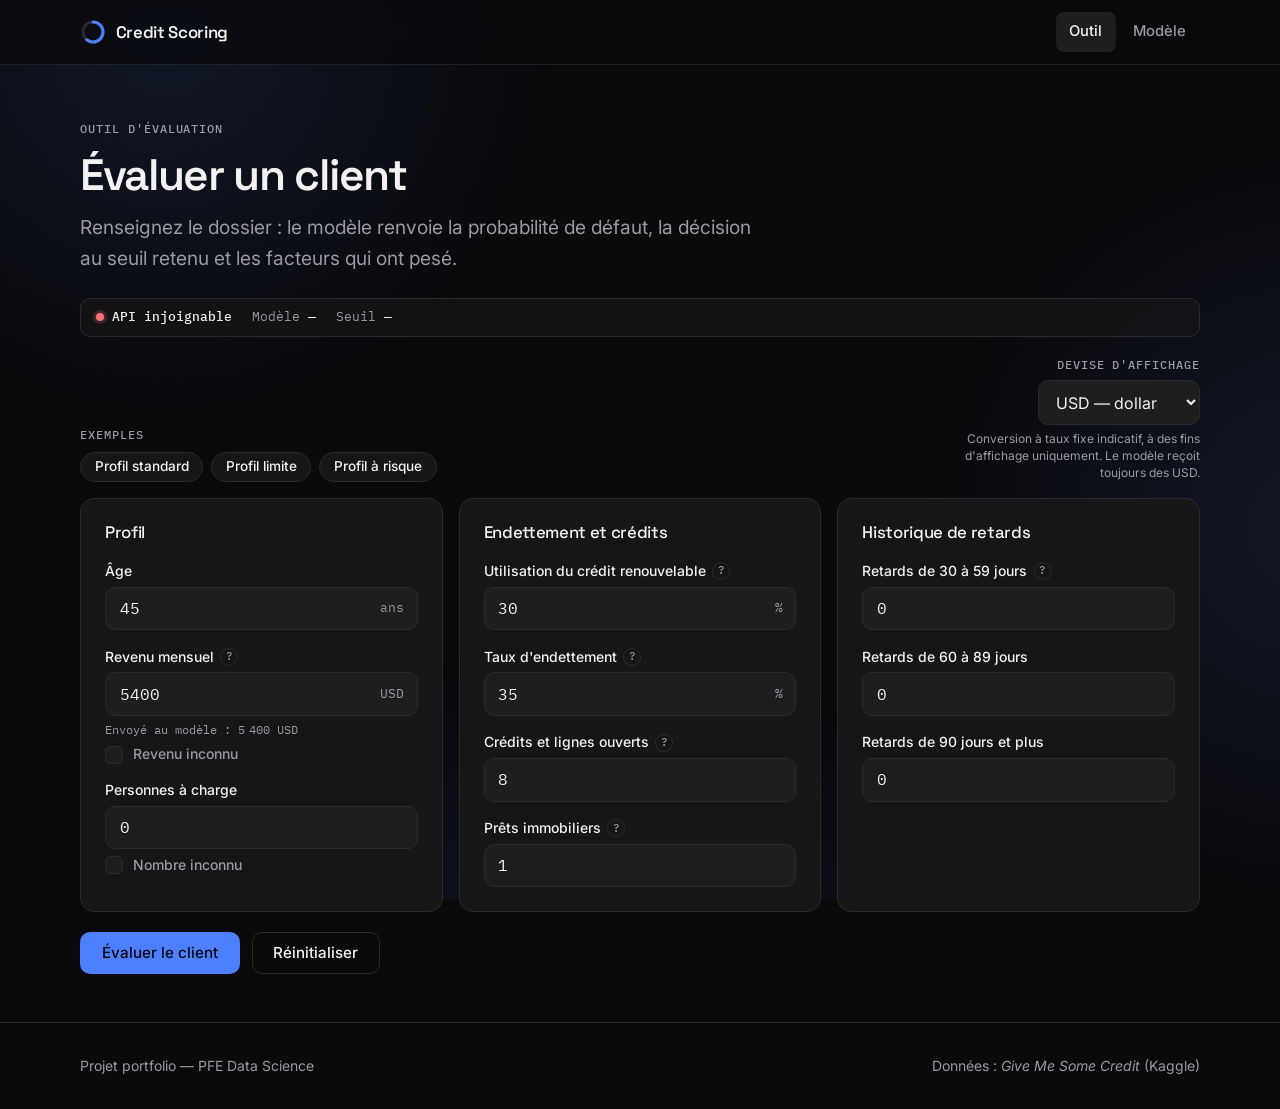
==== frontend/app.html @ cc4836cb "Phase 5bis : frontend web statique (nginx) a la place du dashboard Streamlit - frontend/ : index.htm" ====
<!doctype html>
<html lang="fr">
<head>
  <meta charset="utf-8">
  <meta name="viewport" content="width=device-width, initial-scale=1">
  <title>Évaluer un client — Credit Scoring</title>
  <meta name="description" content="Renseignez le dossier d'un client : le modèle renvoie la probabilité de défaut, la décision et les facteurs qui ont pesé.">
  <meta name="theme-color" content="#0a0a0c">
  <link rel="icon" href="assets/favicon.svg" type="image/svg+xml">
  <link rel="preconnect" href="https://fonts.googleapis.com">
  <link rel="preconnect" href="https://fonts.gstatic.com" crossorigin>
  <link href="https://fonts.googleapis.com/css2?family=IBM+Plex+Mono:wght@400;500&family=Inter:wght@400;500&family=Space+Grotesk:wght@500;600&display=swap" rel="stylesheet">
  <link rel="stylesheet" href="css/style.css">
  <script src="js/config.js"></script>
  <script src="js/charts.js" defer></script>
  <script src="js/app.js" defer></script>
</head>
<body data-page="tool">
  <a class="skip-link" href="#main">Aller au contenu</a>
  <div class="bg-mesh" aria-hidden="true"><span></span><span></span><span></span></div>

  <header class="nav">
    <div class="container nav__inner">
      <a class="brand" href="index.html" aria-label="Credit Scoring, accueil">
        <svg width="26" height="26" viewBox="0 0 26 26" aria-hidden="true">
          <circle cx="13" cy="13" r="10" fill="none" stroke="#2a2a2e" stroke-width="3"/>
          <circle cx="13" cy="13" r="10" fill="none" stroke="#4d7fff" stroke-width="3" stroke-linecap="round" stroke-dasharray="38 63" transform="rotate(-90 13 13)"/>
        </svg>
        <span>Credit Scoring</span>
      </a>
      <nav aria-label="Navigation principale">
        <ul class="nav__links">
          <li><a href="app.html" aria-current="page">Outil</a></li>
          <li><a href="model.html">Modèle</a></li>
        </ul>
      </nav>
    </div>
  </header>

  <main id="main">
    <div class="container">
      <header class="page-head">
        <p class="eyebrow">Outil d'évaluation</p>
        <h1>Évaluer un client</h1>
        <p class="lead">Renseignez le dossier : le modèle renvoie la probabilité de défaut, la décision au seuil retenu et les facteurs qui ont pesé.</p>
      </header>

      <!-- Bandeau d'état : API, modèle, seuil -->
      <div class="statusbar" id="statusbar" role="status">
        <span class="statusbar__item"><span class="dot" id="status-dot"></span><strong id="status-text">Connexion…</strong></span>
        <span class="statusbar__item">Modèle <strong id="status-model">—</strong></span>
        <span class="statusbar__item">Seuil <strong id="status-threshold">—</strong></span>
      </div>

      <form id="client-form" novalidate>
        <div class="toolbar">
          <div class="toolbar__group">
            <span class="toolbar__label" id="presets-label">Exemples</span>
            <div class="chips" role="group" aria-labelledby="presets-label">
              <button type="button" class="chip" data-preset="standard">Profil standard</button>
              <button type="button" class="chip" data-preset="limit">Profil limite</button>
              <button type="button" class="chip" data-preset="risk">Profil à risque</button>
            </div>
          </div>
          <div class="currency">
            <label class="toolbar__label" for="currency">Devise d'affichage</label>
            <select id="currency" class="select">
              <option value="MAD">MAD — dirham</option>
              <option value="EUR">EUR — euro</option>
              <option value="USD">USD — dollar</option>
            </select>
            <p class="currency__note">Conversion à taux fixe indicatif, à des fins d'affichage uniquement. Le modèle reçoit toujours des USD.</p>
          </div>
        </div>

        <div class="form-grid">
          <!-- Profil -->
          <div class="card" role="group" aria-labelledby="g-profile">
            <h2 class="card__title" id="g-profile">Profil</h2>

            <div class="field">
              <div class="field__head"><label for="f-age">Âge</label></div>
              <div class="input input--suffix">
                <input id="f-age" type="number" inputmode="numeric" min="18" max="100" step="1" required aria-describedby="err-age">
                <span class="input__suffix" aria-hidden="true">ans</span>
              </div>
              <p class="field__error" id="err-age" role="alert" hidden></p>
            </div>

            <div class="field">
              <div class="field__head">
                <label for="f-income">Revenu mensuel</label>
                <span class="tip">
                  <button type="button" class="tip__btn" aria-describedby="tip-income" aria-label="Aide : revenu mensuel">?</button>
                  <span class="tip__body" role="tooltip" id="tip-income">Revenu mensuel avant impôts. Le modèle a été entraîné sur des revenus en USD : la valeur saisie est convertie en USD avant l'envoi.</span>
                </span>
              </div>
              <div class="input input--suffix">
                <input id="f-income" type="number" inputmode="decimal" min="0" step="any" required aria-describedby="income-usd err-income">
                <span class="input__suffix" id="income-suffix" aria-hidden="true">USD</span>
              </div>
              <p class="field__hint" id="income-usd"></p>
              <label class="check"><input type="checkbox" id="f-income_unknown"> Revenu inconnu</label>
              <p class="field__error" id="err-income" role="alert" hidden></p>
            </div>

            <div class="field">
              <div class="field__head"><label for="f-dependents">Personnes à charge</label></div>
              <div class="input">
                <input id="f-dependents" type="number" inputmode="numeric" min="0" max="20" step="1" required aria-describedby="err-dependents">
              </div>
              <label class="check"><input type="checkbox" id="f-dependents_unknown"> Nombre inconnu</label>
              <p class="field__error" id="err-dependents" role="alert" hidden></p>
            </div>
          </div>

          <!-- Endettement et crédits -->
          <div class="card" role="group" aria-labelledby="g-debt">
            <h2 class="card__title" id="g-debt">Endettement et crédits</h2>

            <div class="field">
              <div class="field__head">
                <label for="f-revolving">Utilisation du crédit renouvelable</label>
                <span class="tip">
                  <button type="button" class="tip__btn" aria-describedby="tip-revolving" aria-label="Aide : utilisation du crédit renouvelable">?</button>
                  <span class="tip__body" role="tooltip" id="tip-revolving">Part utilisée des lignes de crédit renouvelables (cartes, découverts autorisés). 30 % signifie 30 % du plafond utilisé ; au-delà de 100 %, le client dépasse son plafond.</span>
                </span>
              </div>
              <div class="input input--suffix">
                <input id="f-revolving" type="number" inputmode="decimal" min="0" max="1000" step="any" required aria-describedby="err-revolving">
                <span class="input__suffix" aria-hidden="true">%</span>
              </div>
              <p class="field__error" id="err-revolving" role="alert" hidden></p>
            </div>

            <div class="field">
              <div class="field__head">
                <label for="f-debt">Taux d'endettement</label>
                <span class="tip">
                  <button type="button" class="tip__btn" aria-describedby="tip-debt" aria-label="Aide : taux d'endettement">?</button>
                  <span class="tip__body" role="tooltip" id="tip-debt">Mensualités de dettes divisées par le revenu mensuel. 35 % signifie qu'un tiers du revenu part dans le remboursement des dettes.</span>
                </span>
              </div>
              <div class="input input--suffix">
                <input id="f-debt" type="number" inputmode="decimal" min="0" max="1000" step="any" required aria-describedby="err-debt">
                <span class="input__suffix" aria-hidden="true">%</span>
              </div>
              <p class="field__error" id="err-debt" role="alert" hidden></p>
            </div>

            <div class="field">
              <div class="field__head">
                <label for="f-open_lines">Crédits et lignes ouverts</label>
                <span class="tip">
                  <button type="button" class="tip__btn" aria-describedby="tip-open" aria-label="Aide : crédits et lignes ouverts">?</button>
                  <span class="tip__body" role="tooltip" id="tip-open">Nombre total de prêts et de lignes de crédit actuellement ouverts.</span>
                </span>
              </div>
              <div class="input"><input id="f-open_lines" type="number" inputmode="numeric" min="0" max="60" step="1" required aria-describedby="err-open_lines"></div>
              <p class="field__error" id="err-open_lines" role="alert" hidden></p>
            </div>

            <div class="field">
              <div class="field__head">
                <label for="f-real_estate">Prêts immobiliers</label>
                <span class="tip">
                  <button type="button" class="tip__btn" aria-describedby="tip-estate" aria-label="Aide : prêts immobiliers">?</button>
                  <span class="tip__body" role="tooltip" id="tip-estate">Nombre de prêts immobiliers ou de lignes garanties par un bien.</span>
                </span>
              </div>
              <div class="input"><input id="f-real_estate" type="number" inputmode="numeric" min="0" max="20" step="1" required aria-describedby="err-real_estate"></div>
              <p class="field__error" id="err-real_estate" role="alert" hidden></p>
            </div>
          </div>

          <!-- Historique de retards -->
          <div class="card" role="group" aria-labelledby="g-late">
            <h2 class="card__title" id="g-late">Historique de retards</h2>

            <div class="field">
              <div class="field__head">
                <label for="f-late_30_59">Retards de 30 à 59 jours</label>
                <span class="tip">
                  <button type="button" class="tip__btn" aria-describedby="tip-late" aria-label="Aide : retards de paiement">?</button>
                  <span class="tip__body" role="tooltip" id="tip-late">Nombre de fois où le client a payé avec un retard de 30 à 59 jours (puis 60 à 89 jours, puis 90 jours et plus).</span>
                </span>
              </div>
              <div class="input"><input id="f-late_30_59" type="number" inputmode="numeric" min="0" max="20" step="1" required aria-describedby="err-late_30_59"></div>
              <p class="field__error" id="err-late_30_59" role="alert" hidden></p>
            </div>

            <div class="field">
              <div class="field__head"><label for="f-late_60_89">Retards de 60 à 89 jours</label></div>
              <div class="input"><input id="f-late_60_89" type="number" inputmode="numeric" min="0" max="20" step="1" required aria-describedby="err-late_60_89"></div>
              <p class="field__error" id="err-late_60_89" role="alert" hidden></p>
            </div>

            <div class="field">
              <div class="field__head"><label for="f-late_90">Retards de 90 jours et plus</label></div>
              <div class="input"><input id="f-late_90" type="number" inputmode="numeric" min="0" max="20" step="1" required aria-describedby="err-late_90"></div>
              <p class="field__error" id="err-late_90" role="alert" hidden></p>
            </div>
          </div>
        </div>

        <p class="notice notice--error" id="form-alert" role="alert" hidden style="margin-top:1rem"></p>

        <div class="form-actions">
          <button type="submit" class="btn btn--primary" id="submit-btn">
            <span class="spinner" id="submit-spinner" hidden></span>
            <span id="submit-label">Évaluer le client</span>
          </button>
          <button type="button" class="btn btn--ghost" id="reset-btn">Réinitialiser</button>
        </div>
      </form>

      <!-- Résultat : affiché uniquement après la réponse de l'API -->
      <section id="result" aria-live="polite" aria-busy="false" hidden>
        <div class="card result" id="result-loading" hidden>
          <div class="result__top">
            <div class="skeleton" style="width:220px;height:220px;border-radius:50%"></div>
            <div style="display:grid;gap:0.9rem;width:100%">
              <div class="skeleton" style="height:36px;width:140px"></div>
              <div class="skeleton" style="height:18px;width:min(420px,100%)"></div>
              <div class="skeleton" style="height:18px;width:min(300px,100%)"></div>
            </div>
          </div>
          <p class="sr-only">Évaluation en cours…</p>
        </div>

        <article class="card result" id="result-card" aria-labelledby="result-title" hidden>
          <h2 class="card__title" id="result-title" tabindex="-1">Résultat</h2>

          <div class="result__top" style="margin-top:1.25rem">
            <div id="gauge" class="gauge"></div>
            <div class="result__summary">
              <span id="result-badge" class="badge"></span>
              <p id="result-sentence" class="result__sentence"></p>
              <p id="zone-note" class="notice" hidden></p>
              <p class="result__meta">
                <span>Probabilité <strong id="result-prob"></strong></span>
                <span>Seuil de refus <strong id="result-threshold"></strong></span>
                <span>Zone <strong id="result-zone" style="font-family:var(--font-body)"></strong></span>
              </p>
            </div>
          </div>

          <div class="result__shap">
            <h3>Ce qui a pesé dans la décision</h3>
            <p class="muted" style="font-size:0.9rem">Chaque barre montre de combien une variable pousse la décision pour ce client : vers la droite, vers le refus ; vers la gauche, vers l'acceptation.</p>
            <div id="shap-chart"></div>
            <ul class="legend">
              <li><i class="i-pos"></i>Augmente le risque (vers le refus)</li>
              <li><i class="i-neg"></i>Réduit le risque (vers l'acceptation)</li>
            </ul>
          </div>

          <details class="request">
            <summary>Voir la requête envoyée à l'API</summary>
            <pre id="request-json"></pre>
          </details>

          <p class="disclaimer">Ce seuil repose sur une hypothèse de coût illustrative (k&nbsp;=&nbsp;<span data-k>10</span>) : accorder un crédit à un mauvais payeur est supposé coûter <span data-k>10</span> fois plus que refuser un bon client. Projet portfolio, pas un outil de décision réel.</p>
        </article>
      </section>
    </div>
  </main>

  <footer class="footer">
    <div class="container footer__inner">
      <p>Projet portfolio — PFE Data Science</p>
      <p class="footer__links">
        <span>Données : <em>Give Me Some Credit</em> (Kaggle)</span>
        <a data-github href="#" hidden>GitHub</a>
      </p>
    </div>
  </footer>
</body>
</html>
---- frontend/css/style.css ----
/* ==========================================================================
   Credit Scoring — feuille de style unique (aucun framework, aucun build)
   Sections : 1. Variables · 2. Base · 3. Accessibilité · 4. Mise en page · 5. Fond animé
              6. Navigation · 7. Boutons · 8. Cartes et tuiles · 9. Formulaire · 10. Statut API
              11. Jauge et résultat · 12. Graphiques · 13. Accueil · 14. Page modèle · 15. Pied de page
              16. Mouvement réduit
   ========================================================================== */

/* ---------- 1. Variables (design system) ---------- */
:root {
  --bg: #0a0a0c;
  --surface: #161618;
  --surface-2: #1e1e21;
  --border: #2a2a2e;
  --text: #f2f2f3;
  --text-muted: #9a9aa0;
  --accent: #4d7fff;        /* CTA, liens, focus — jamais pour un statut */
  --success: #34d399;       /* crédit accordé */
  --danger: #f87171;        /* crédit refusé */
  --warning: #fbbf24;       /* zone limite, autour du seuil */

  /* Dérivés */
  --on-accent: #06080f;     /* texte sur fond accent : 5,5:1 (le blanc n'atteindrait que 3,6:1) */
  --accent-soft: rgba(77, 127, 255, 0.16);
  --success-soft: rgba(52, 211, 153, 0.12);
  --danger-soft: rgba(248, 113, 113, 0.12);
  --warning-soft: rgba(251, 191, 36, 0.1);

  --font-display: "Space Grotesk", "Inter", system-ui, sans-serif;
  --font-body: "Inter", system-ui, -apple-system, "Segoe UI", sans-serif;
  --font-mono: "IBM Plex Mono", ui-monospace, "SFMono-Regular", Menlo, Consolas, monospace;

  --radius: 14px;
  --radius-sm: 10px;
  --container: 1120px;
  --gutter: clamp(1rem, 4vw, 2rem);

  color-scheme: dark;
}

/* ---------- 2. Base ---------- */
*, *::before, *::after { box-sizing: border-box; }

html { -webkit-text-size-adjust: 100%; scroll-behavior: smooth; }

body {
  margin: 0;
  min-height: 100vh;
  display: flex;
  flex-direction: column;
  background: var(--bg);
  color: var(--text);
  font: 400 1rem/1.6 var(--font-body);
  -webkit-font-smoothing: antialiased;
}

main { flex: 1; }

h1, h2, h3 {
  margin: 0;
  font-family: var(--font-display);
  font-weight: 600;
  letter-spacing: -0.02em;
  line-height: 1.15;
  text-wrap: balance;
}
h2 { font-size: clamp(1.4rem, 2.6vw, 1.85rem); font-weight: 500; }
h3 { font-size: 1.05rem; font-weight: 500; }
p { margin: 0; }
ul, ol { margin: 0; padding: 0; }

a { color: var(--accent); text-decoration: none; }
a:hover { text-decoration: underline; text-underline-offset: 3px; }

[hidden] { display: none !important; }

/* Chiffres, devises, identifiants, valeurs SHAP : police monospace à chiffres tabulaires */
.mono, .num {
  font-family: var(--font-mono);
  font-variant-numeric: tabular-nums;
}
.muted { color: var(--text-muted); }

.eyebrow {
  font: 500 0.75rem/1.4 var(--font-mono);
  letter-spacing: 0.08em;
  text-transform: uppercase;
  color: var(--text-muted);
}

.lead {
  font-size: clamp(1.02rem, 1.6vw, 1.2rem);
  color: var(--text-muted);
  max-width: 56ch;
}

/* ---------- 3. Accessibilité ---------- */
:focus-visible {
  outline: 2px solid var(--accent);
  outline-offset: 3px;
  border-radius: 6px;
}
/* Cible de focus programmatique (titre du résultat) : non interactive, pas d'encadré */
[tabindex="-1"]:focus { outline: none; }

.sr-only {
  position: absolute;
  width: 1px; height: 1px;
  margin: -1px; padding: 0; border: 0;
  overflow: hidden;
  clip: rect(0, 0, 0, 0);
  white-space: nowrap;
}

.skip-link {
  position: absolute;
  left: 1rem; top: -4rem;
  z-index: 100;
  padding: 0.6rem 1rem;
  background: var(--accent);
  color: var(--on-accent);
  border-radius: 8px;
  font-weight: 500;
}
.skip-link:focus { top: 1rem; text-decoration: none; }

/* ---------- 4. Mise en page ---------- */
.container {
  width: min(100% - 2 * var(--gutter), var(--container));
  margin-inline: auto;
}

.page-head { padding-block: clamp(2rem, 5vw, 3.5rem) 1.5rem; display: grid; gap: 0.75rem; }
.page-head h1 { font-size: clamp(1.9rem, 4vw, 2.75rem); letter-spacing: -0.03em; }

.section { padding-block: clamp(2rem, 5vw, 3.5rem); }
.section__head { display: grid; gap: 0.5rem; margin-bottom: 1.5rem; max-width: 62ch; }

/* ---------- 5. Fond animé (dégradé mesh, dérive lente) ---------- */
.bg-mesh {
  position: fixed;
  inset: 0;
  z-index: -1;
  overflow: hidden;
  pointer-events: none;
}
.bg-mesh span {
  position: absolute;
  width: 70vmax;
  height: 70vmax;
  border-radius: 50%;
  background: radial-gradient(circle at center, rgba(77, 127, 255, 0.11) 0%, rgba(77, 127, 255, 0) 62%);
  will-change: transform;
}
.bg-mesh span:nth-child(1) { top: -32vmax; left: -22vmax; animation: drift-a 18s ease-in-out infinite alternate; }
.bg-mesh span:nth-child(2) { top: 6vmax; right: -38vmax; animation: drift-b 20s ease-in-out infinite alternate; }
.bg-mesh span:nth-child(3) { bottom: -44vmax; left: 12vmax; animation: drift-c 15s ease-in-out infinite alternate; }

@keyframes drift-a { to { transform: translate3d(14vmax, 10vmax, 0) scale(1.15); } }
@keyframes drift-b { to { transform: translate3d(-16vmax, 12vmax, 0) scale(0.9); } }
@keyframes drift-c { to { transform: translate3d(10vmax, -12vmax, 0) scale(1.2); } }

/* ---------- 6. Navigation ---------- */
.nav {
  position: sticky;
  top: 0;
  z-index: 50;
  background: rgba(10, 10, 12, 0.72);
  -webkit-backdrop-filter: saturate(140%) blur(14px);
  backdrop-filter: saturate(140%) blur(14px);
  border-bottom: 1px solid rgba(42, 42, 46, 0.7);
}
.nav__inner { display: flex; align-items: center; justify-content: space-between; height: 64px; }

.brand {
  display: inline-flex;
  align-items: center;
  gap: 0.6rem;
  color: var(--text);
  font: 600 1.05rem/1 var(--font-display);
  letter-spacing: -0.02em;
}
.brand:hover { text-decoration: none; }

.nav__links { display: flex; gap: 0.25rem; list-style: none; }
.nav__links a {
  display: block;
  padding: 0.5rem 0.85rem;
  border-radius: 8px;
  color: var(--text-muted);
  font-size: 0.925rem;
  font-weight: 500;
}
.nav__links a:hover { color: var(--text); background: var(--surface); text-decoration: none; }
.nav__links a[aria-current="page"] { color: var(--text); background: var(--surface-2); }

/* ---------- 7. Boutons ---------- */
.btn {
  display: inline-flex;
  align-items: center;
  justify-content: center;
  gap: 0.55rem;
  padding: 0.75rem 1.3rem;
  border: 1px solid transparent;
  border-radius: var(--radius-sm);
  font: 500 0.95rem/1 var(--font-body);
  cursor: pointer;
  transition: background-color 0.15s, border-color 0.15s, filter 0.15s;
}
.btn:hover { text-decoration: none; }
.btn--primary { background: var(--accent); color: var(--on-accent); }
.btn--primary:hover { filter: brightness(1.12); }
.btn--ghost { background: transparent; color: var(--text); border-color: var(--border); }
.btn--ghost:hover { background: var(--surface-2); }
.btn[disabled] { opacity: 0.65; cursor: progress; }

.spinner {
  width: 15px; height: 15px;
  border: 2px solid rgba(6, 8, 15, 0.3);
  border-top-color: var(--on-accent);
  border-radius: 50%;
  animation: spin 0.8s linear infinite;
}
@keyframes spin { to { transform: rotate(360deg); } }

/* ---------- 8. Cartes et tuiles ---------- */
.card {
  background: var(--surface);
  border: 1px solid var(--border);
  border-radius: var(--radius);
  padding: 1.5rem;
}
.card__title { font-size: 1.05rem; font-weight: 500; }

.tiles { display: grid; gap: 1rem; }
@media (min-width: 700px) { .tiles--3 { grid-template-columns: repeat(3, 1fr); } .tiles--4 { grid-template-columns: repeat(2, 1fr); } }
@media (min-width: 1000px) { .tiles--4 { grid-template-columns: repeat(4, 1fr); } }

.tile__label { font: 500 0.75rem/1.4 var(--font-mono); letter-spacing: 0.08em; text-transform: uppercase; color: var(--text-muted); }
.tile__value { margin: 0.7rem 0 0.35rem; font: 500 clamp(2rem, 4vw, 2.7rem)/1 var(--font-mono); font-variant-numeric: tabular-nums; letter-spacing: -0.03em; }
.tile__ci { font: 400 0.8rem/1.4 var(--font-mono); color: var(--text-muted); }
.tile__desc { margin-top: 0.85rem; font-size: 0.875rem; color: var(--text-muted); }

.notice {
  padding: 0.85rem 1rem;
  border: 1px solid var(--border);
  border-left: 3px solid var(--warning);
  border-radius: 0 var(--radius-sm) var(--radius-sm) 0;
  background: var(--warning-soft);
  font-size: 0.9rem;
}
.notice--error { border-left-color: var(--danger); background: var(--danger-soft); }

/* ---------- 9. Formulaire ---------- */
.toolbar {
  display: flex;
  flex-wrap: wrap;
  align-items: flex-end;
  justify-content: space-between;
  gap: 1rem 2rem;
  margin-block: 1.25rem 1rem;
}
.toolbar__group { display: grid; gap: 0.5rem; }
.toolbar__label { font: 500 0.75rem/1.4 var(--font-mono); letter-spacing: 0.08em; text-transform: uppercase; color: var(--text-muted); }
.chips { display: flex; flex-wrap: wrap; gap: 0.5rem; }
.chip {
  padding: 0.45rem 0.85rem;
  background: var(--surface);
  border: 1px solid var(--border);
  border-radius: 999px;
  color: var(--text);
  font: 500 0.85rem/1 var(--font-body);
  cursor: pointer;
  transition: background-color 0.15s, border-color 0.15s;
}
.chip:hover { background: var(--surface-2); border-color: #3a3a40; }

.currency { display: grid; gap: 0.4rem; justify-items: end; text-align: right; }
.currency__note { max-width: 32ch; font-size: 0.75rem; line-height: 1.4; color: var(--text-muted); }

.form-grid { display: grid; gap: 1rem; grid-template-columns: 1fr; }
@media (min-width: 700px) { .form-grid { grid-template-columns: repeat(2, 1fr); } }
@media (min-width: 1000px) { .form-grid { grid-template-columns: repeat(3, 1fr); } }

.field { display: grid; gap: 0.4rem; margin-top: 1.1rem; }
.field:first-of-type { margin-top: 1.25rem; }
.field__head { display: flex; align-items: center; gap: 0.4rem; }
.field label, .label { font: 500 0.875rem/1.3 var(--font-body); }
.field__hint { font: 400 0.75rem/1.4 var(--font-mono); color: var(--text-muted); }
.field__error { font-size: 0.8rem; color: var(--danger); }

.input { position: relative; display: flex; align-items: center; }
.input input, .select {
  width: 100%;
  padding: 0.65rem 0.85rem;
  background: var(--surface-2);
  color: var(--text);
  border: 1px solid var(--border);
  border-radius: var(--radius-sm);
  font: 400 1rem/1.3 var(--font-mono);
  font-variant-numeric: tabular-nums;
  transition: border-color 0.15s, box-shadow 0.15s;
}
.select { width: auto; min-width: 7.5rem; font-family: var(--font-body); cursor: pointer; }
.input input:hover, .select:hover { border-color: #3a3a40; }
.input input:focus, .select:focus {
  outline: none;
  border-color: var(--accent);
  box-shadow: 0 0 0 3px var(--accent-soft);
}
.input input:focus-visible, .select:focus-visible { outline: 2px solid var(--accent); outline-offset: 2px; }
.input input:disabled { opacity: 0.45; cursor: not-allowed; }
.input input[aria-invalid="true"] { border-color: var(--danger); }
.input--suffix input { padding-right: 3.6rem; }
.input__suffix {
  position: absolute;
  right: 0.85rem;
  color: var(--text-muted);
  font: 400 0.8rem/1 var(--font-mono);
  pointer-events: none;
}

input[type="number"] { -moz-appearance: textfield; appearance: textfield; }
input[type="number"]::-webkit-inner-spin-button,
input[type="number"]::-webkit-outer-spin-button { -webkit-appearance: none; margin: 0; }

.check { display: flex; align-items: center; gap: 0.6rem; width: fit-content; font-size: 0.85rem; color: var(--text-muted); cursor: pointer; }
.check input {
  appearance: none;
  -webkit-appearance: none;
  display: grid;
  place-content: center;
  flex: none;
  width: 18px; height: 18px;
  margin: 0;
  background: var(--surface-2);
  border: 1px solid var(--border);
  border-radius: 5px;
  cursor: pointer;
}
.check input::after {
  content: "";
  width: 10px; height: 10px;
  background: var(--on-accent);
  clip-path: polygon(14% 44%, 0 65%, 50% 100%, 100% 16%, 80% 0%, 43% 62%);
  transform: scale(0);
  transition: transform 0.12s;
}
.check input:checked { background: var(--accent); border-color: var(--accent); }
.check input:checked::after { transform: scale(1); }

/* Infobulle d'aide (?) : accessible au survol et au clavier.
   Ancrée à la largeur du champ (.field) et retirée du flux quand elle est masquée : une infobulle
   invisible ne doit jamais élargir la page sur mobile. */
.field { position: relative; }
.tip { display: inline-flex; }
.tip__btn {
  display: grid;
  place-content: center;
  width: 18px; height: 18px;
  padding: 0;
  background: transparent;
  border: 1px solid var(--border);
  border-radius: 50%;
  color: var(--text-muted);
  font: 500 0.7rem/1 var(--font-mono);
  cursor: help;
}
.tip__btn:hover { color: var(--text); border-color: var(--text-muted); }
.tip__body {
  display: none;
  position: absolute;
  left: 0;
  right: 0;
  bottom: calc(100% - 0.15rem);
  z-index: 20;
  padding: 0.6rem 0.75rem;
  background: var(--surface-2);
  border: 1px solid #3a3a40;
  border-radius: 8px;
  font-size: 0.8rem;
  line-height: 1.45;
  color: var(--text);
  pointer-events: none;
  animation: fade-in 0.12s ease-out;
}
.tip:hover .tip__body, .tip__btn:focus-visible + .tip__body { display: block; }
@keyframes fade-in { from { opacity: 0; } to { opacity: 1; } }

.form-actions { display: flex; flex-wrap: wrap; align-items: center; gap: 0.75rem; margin-top: 1.25rem; }

/* ---------- 10. Statut de l'API ---------- */
.statusbar {
  display: flex;
  flex-wrap: wrap;
  align-items: center;
  gap: 0.4rem 1.25rem;
  padding: 0.6rem 0.95rem;
  background: rgba(22, 22, 24, 0.7);
  border: 1px solid var(--border);
  border-radius: var(--radius-sm);
  font: 400 0.8rem/1.4 var(--font-mono);
  color: var(--text-muted);
}
.statusbar__item { display: inline-flex; align-items: center; gap: 0.5rem; }
.statusbar strong { font-weight: 500; color: var(--text); }
.dot { width: 8px; height: 8px; border-radius: 50%; background: var(--text-muted); }
.dot--ok { background: var(--success); box-shadow: 0 0 0 3px rgba(52, 211, 153, 0.18); }
.dot--err { background: var(--danger); box-shadow: 0 0 0 3px rgba(248, 113, 113, 0.18); }

/* ---------- 11. Jauge et résultat ---------- */
.gauge { --gauge-color: var(--text-muted); width: min(220px, 100%); }
.gauge[data-zone="low"] { --gauge-color: var(--success); }
.gauge[data-zone="limit"] { --gauge-color: var(--warning); }
.gauge[data-zone="high"] { --gauge-color: var(--danger); }
.gauge svg { display: block; width: 100%; height: auto; }
.gauge__track { stroke: var(--border); }
.gauge__progress { stroke: var(--gauge-color); transition: stroke 0.3s; }
.gauge__tick { stroke: var(--text); }
.gauge__value { fill: var(--text); font: 500 33px var(--font-mono); font-variant-numeric: tabular-nums; letter-spacing: -0.02em; }
.gauge__caption { fill: var(--text-muted); font: 400 13px var(--font-body); }

.result { margin-top: 1.5rem; padding: clamp(1.25rem, 3vw, 2rem); }
.result__top { display: grid; grid-template-columns: auto 1fr; gap: 2rem; align-items: center; }
@media (max-width: 699px) { .result__top { grid-template-columns: 1fr; justify-items: center; text-align: center; } }
.result__summary { display: grid; gap: 0.9rem; justify-items: start; }
@media (max-width: 699px) { .result__summary { justify-items: center; } }
.result__sentence { max-width: 52ch; }
.result__meta { display: flex; flex-wrap: wrap; gap: 0.4rem 1.75rem; font: 400 0.85rem/1.4 var(--font-mono); color: var(--text-muted); }
.result__meta strong { font-weight: 500; color: var(--text); }
.result__shap { margin-top: 2rem; padding-top: 1.75rem; border-top: 1px solid var(--border); display: grid; gap: 0.75rem; }

.badge {
  display: inline-flex;
  align-items: center;
  gap: 0.5rem;
  padding: 0.45rem 1rem 0.45rem 0.8rem;
  border: 1px solid;
  border-radius: 999px;
  font: 600 1rem/1 var(--font-display);
}
.badge svg { width: 16px; height: 16px; }
.badge--success { color: var(--success); background: var(--success-soft); border-color: rgba(52, 211, 153, 0.4); }
.badge--danger { color: var(--danger); background: var(--danger-soft); border-color: rgba(248, 113, 113, 0.4); }

.request { margin-top: 1.5rem; font-size: 0.85rem; }
.request summary { width: fit-content; color: var(--text-muted); cursor: pointer; }
.request pre {
  margin: 0.75rem 0 0;
  padding: 1rem;
  overflow-x: auto;
  background: var(--surface-2);
  border: 1px solid var(--border);
  border-radius: var(--radius-sm);
  font: 400 0.8rem/1.55 var(--font-mono);
  color: var(--text);
}
.disclaimer { margin-top: 1.5rem; padding-top: 1rem; border-top: 1px solid var(--border); font-size: 0.8rem; color: var(--text-muted); }

.skeleton {
  background: linear-gradient(90deg, var(--surface-2) 25%, #27272b 37%, var(--surface-2) 63%);
  background-size: 400% 100%;
  border-radius: 8px;
  animation: shimmer 1.4s ease infinite;
}
@keyframes shimmer { from { background-position: 100% 0; } to { background-position: 0 0; } }

/* ---------- 12. Graphiques (SVG natif) ---------- */
.chart { display: block; max-width: 100%; overflow: visible; }
.chart text { fill: var(--text); font: 400 13px var(--font-body); }
.chart .chart__muted { fill: var(--text-muted); }
.chart .chart__value { fill: var(--text); font: 500 13px var(--font-mono); font-variant-numeric: tabular-nums; }
.chart .chart__axis { stroke: var(--border); stroke-width: 1; }
.chart .chart__grid { stroke: var(--border); stroke-width: 1; stroke-dasharray: 2 4; }
.bar { transform-box: fill-box; animation: grow 0.6s cubic-bezier(0.22, 1, 0.36, 1) both; }
.bar--pos { transform-origin: left center; fill: var(--danger); }
.bar--neg { transform-origin: right center; fill: var(--success); }
.bar--neutral { transform-origin: left center; fill: var(--accent); }
.bar--still { animation: none; }
@keyframes grow { from { transform: scaleX(0); } to { transform: scaleX(1); } }

.legend { display: flex; flex-wrap: wrap; gap: 0.4rem 1.5rem; list-style: none; font-size: 0.85rem; color: var(--text-muted); }
.legend li { display: inline-flex; align-items: center; gap: 0.5rem; }
.legend i { width: 12px; height: 12px; border-radius: 3px; }
.legend .i-pos { background: var(--danger); }
.legend .i-neg { background: var(--success); }

/* ---------- 13. Accueil ---------- */
.hero { position: relative; padding-block: clamp(3rem, 8vw, 6rem) clamp(2rem, 5vw, 3.5rem); }
/* Grille discrète qui s'estompe : repère visuel « fintech » sans surcharger */
.hero::before {
  content: "";
  position: absolute;
  inset: 0;
  z-index: -1;
  background-image:
    linear-gradient(var(--border) 1px, transparent 1px),
    linear-gradient(90deg, var(--border) 1px, transparent 1px);
  background-size: 56px 56px;
  opacity: 0.22;
  -webkit-mask-image: radial-gradient(ellipse 75% 65% at 25% 30%, #000 0%, transparent 75%);
  mask-image: radial-gradient(ellipse 75% 65% at 25% 30%, #000 0%, transparent 75%);
}
.hero__grid { display: grid; gap: clamp(2rem, 5vw, 4rem); align-items: center; }
@media (min-width: 900px) { .hero__grid { grid-template-columns: 1.05fr 0.95fr; } }
.hero__copy { display: grid; gap: 1.5rem; justify-items: start; }
.hero h1 { font-size: clamp(2.5rem, 5.6vw, 4.1rem); line-height: 1.03; letter-spacing: -0.035em; }
.hero__cta { display: flex; flex-wrap: wrap; gap: 0.75rem; margin-top: 0.5rem; }

.demo { display: grid; gap: 1.5rem; padding: clamp(1.25rem, 3vw, 1.75rem); }
.demo__head { display: flex; align-items: center; justify-content: space-between; gap: 1rem; }
.demo__result { display: grid; grid-template-columns: auto 1fr; gap: 1.5rem; align-items: center; }
@media (max-width: 480px) { .demo__result { grid-template-columns: 1fr; justify-items: center; text-align: center; } }
.demo__result .gauge { width: 168px; }
.demo__summary { display: grid; gap: 0.6rem; justify-items: start; }
@media (max-width: 480px) { .demo__summary { justify-items: center; } }
.demo__zone { font: 400 0.8rem/1.4 var(--font-mono); color: var(--text-muted); }
.demo__controls { display: grid; gap: 1.25rem; padding-top: 1.25rem; border-top: 1px solid var(--border); }
.demo__row { display: grid; gap: 0.55rem; }
.demo__row-head { display: flex; align-items: baseline; justify-content: space-between; gap: 1rem; }
.demo__foot { font-size: 0.8rem; color: var(--text-muted); }
.demo[data-offline="true"] .demo__controls { opacity: 0.45; pointer-events: none; }

input[type="range"] { -webkit-appearance: none; appearance: none; width: 100%; height: 24px; margin: 0; background: transparent; cursor: pointer; }
input[type="range"]::-webkit-slider-runnable-track {
  height: 4px; border-radius: 4px;
  background: linear-gradient(to right, var(--accent) var(--fill, 0%), var(--border) var(--fill, 0%));
}
input[type="range"]::-webkit-slider-thumb {
  -webkit-appearance: none;
  width: 18px; height: 18px; margin-top: -7px;
  background: var(--text);
  border: 3px solid var(--bg);
  border-radius: 50%;
  box-shadow: 0 0 0 1px var(--border);
}
input[type="range"]::-moz-range-track { height: 4px; border-radius: 4px; background: var(--border); }
input[type="range"]::-moz-range-progress { height: 4px; border-radius: 4px; background: var(--accent); }
input[type="range"]::-moz-range-thumb { width: 12px; height: 12px; background: var(--text); border: 3px solid var(--bg); border-radius: 50%; box-shadow: 0 0 0 1px var(--border); }

.segmented { display: inline-flex; width: fit-content; padding: 3px; background: var(--surface-2); border: 1px solid var(--border); border-radius: var(--radius-sm); }
.segmented input { position: absolute; opacity: 0; width: 1px; height: 1px; }
.segmented label { padding: 0.4rem 1rem; border-radius: 7px; font: 500 0.875rem/1 var(--font-mono); color: var(--text-muted); cursor: pointer; transition: background-color 0.15s, color 0.15s; }
.segmented label:hover { color: var(--text); }
.segmented input:checked + label { background: var(--accent); color: var(--on-accent); }
.segmented input:focus-visible + label { outline: 2px solid var(--accent); outline-offset: 2px; }

/* ---------- 14. Page modèle ---------- */
.steps { display: grid; gap: 1rem; list-style: none; counter-reset: step; max-width: 70ch; }
.steps li { position: relative; padding-left: 3rem; counter-increment: step; }
.steps li::before {
  content: counter(step);
  position: absolute;
  left: 0; top: 0.05rem;
  display: grid;
  place-content: center;
  width: 2rem; height: 2rem;
  background: var(--surface-2);
  border: 1px solid var(--border);
  border-radius: 50%;
  font: 500 0.85rem/1 var(--font-mono);
}
.steps strong { display: block; font-family: var(--font-display); font-weight: 500; }
.steps span { color: var(--text-muted); font-size: 0.925rem; }

.limits { display: grid; gap: 0.75rem; list-style: none; max-width: 70ch; }
.limits li { padding-left: 1.25rem; position: relative; color: var(--text-muted); font-size: 0.95rem; }
.limits li::before { content: ""; position: absolute; left: 0; top: 0.65em; width: 6px; height: 6px; border-radius: 50%; background: var(--warning); }
.limits strong { color: var(--text); font-weight: 500; }

/* ---------- 15. Pied de page ---------- */
.footer { margin-top: 3rem; padding-block: 2rem; border-top: 1px solid var(--border); color: var(--text-muted); font-size: 0.875rem; }
.footer__inner { display: flex; flex-wrap: wrap; justify-content: space-between; gap: 0.75rem 2rem; }
.footer__links { display: flex; flex-wrap: wrap; gap: 0.5rem 1.5rem; }
.footer a { color: var(--text); }

/* ---------- 16. Mouvement réduit ---------- */
@media (prefers-reduced-motion: reduce) {
  *, *::before, *::after {
    animation-duration: 0.001ms !important;
    animation-iteration-count: 1 !important;
    transition-duration: 0.001ms !important;
    scroll-behavior: auto !important;
  }
  .bg-mesh span { animation: none !important; }
}
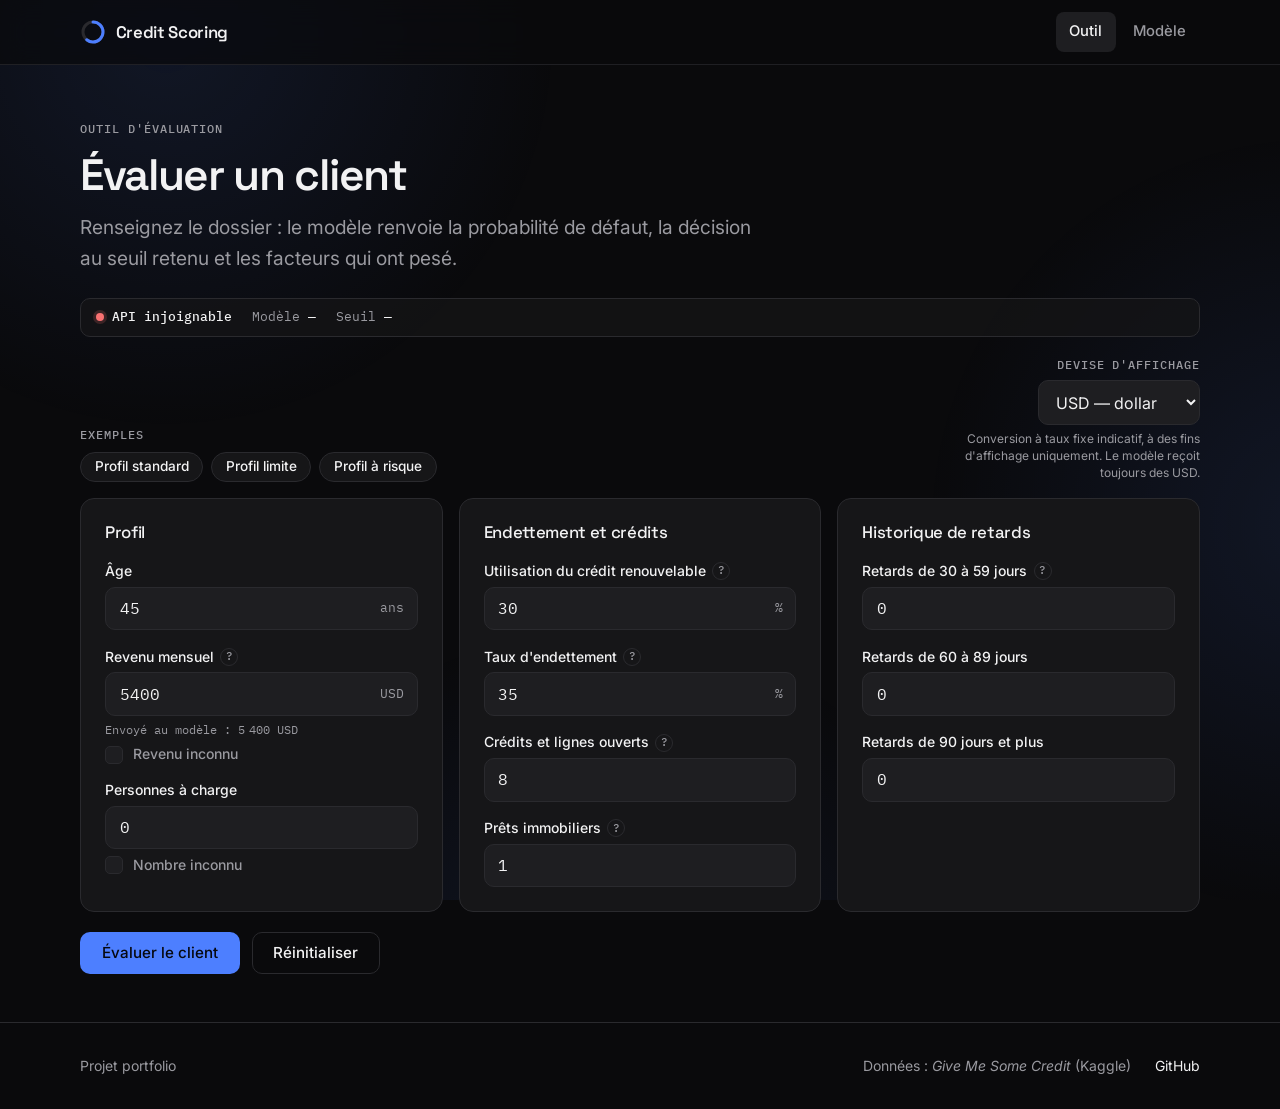
==== commit d13f8496: "Simplifie le pied de page en 'Projet portfolio' Co-Authored-By: Claude Sonnet 5 <noreply@anthropic.c" ====
--- a/frontend/app.html
+++ b/frontend/app.html
@@ -268,7 +268,7 @@
 
   <footer class="footer">
     <div class="container footer__inner">
-      <p>Projet portfolio — PFE Data Science</p>
+      <p>Projet portfolio</p>
       <p class="footer__links">
         <span>Données : <em>Give Me Some Credit</em> (Kaggle)</span>
         <a data-github href="#" hidden>GitHub</a>
